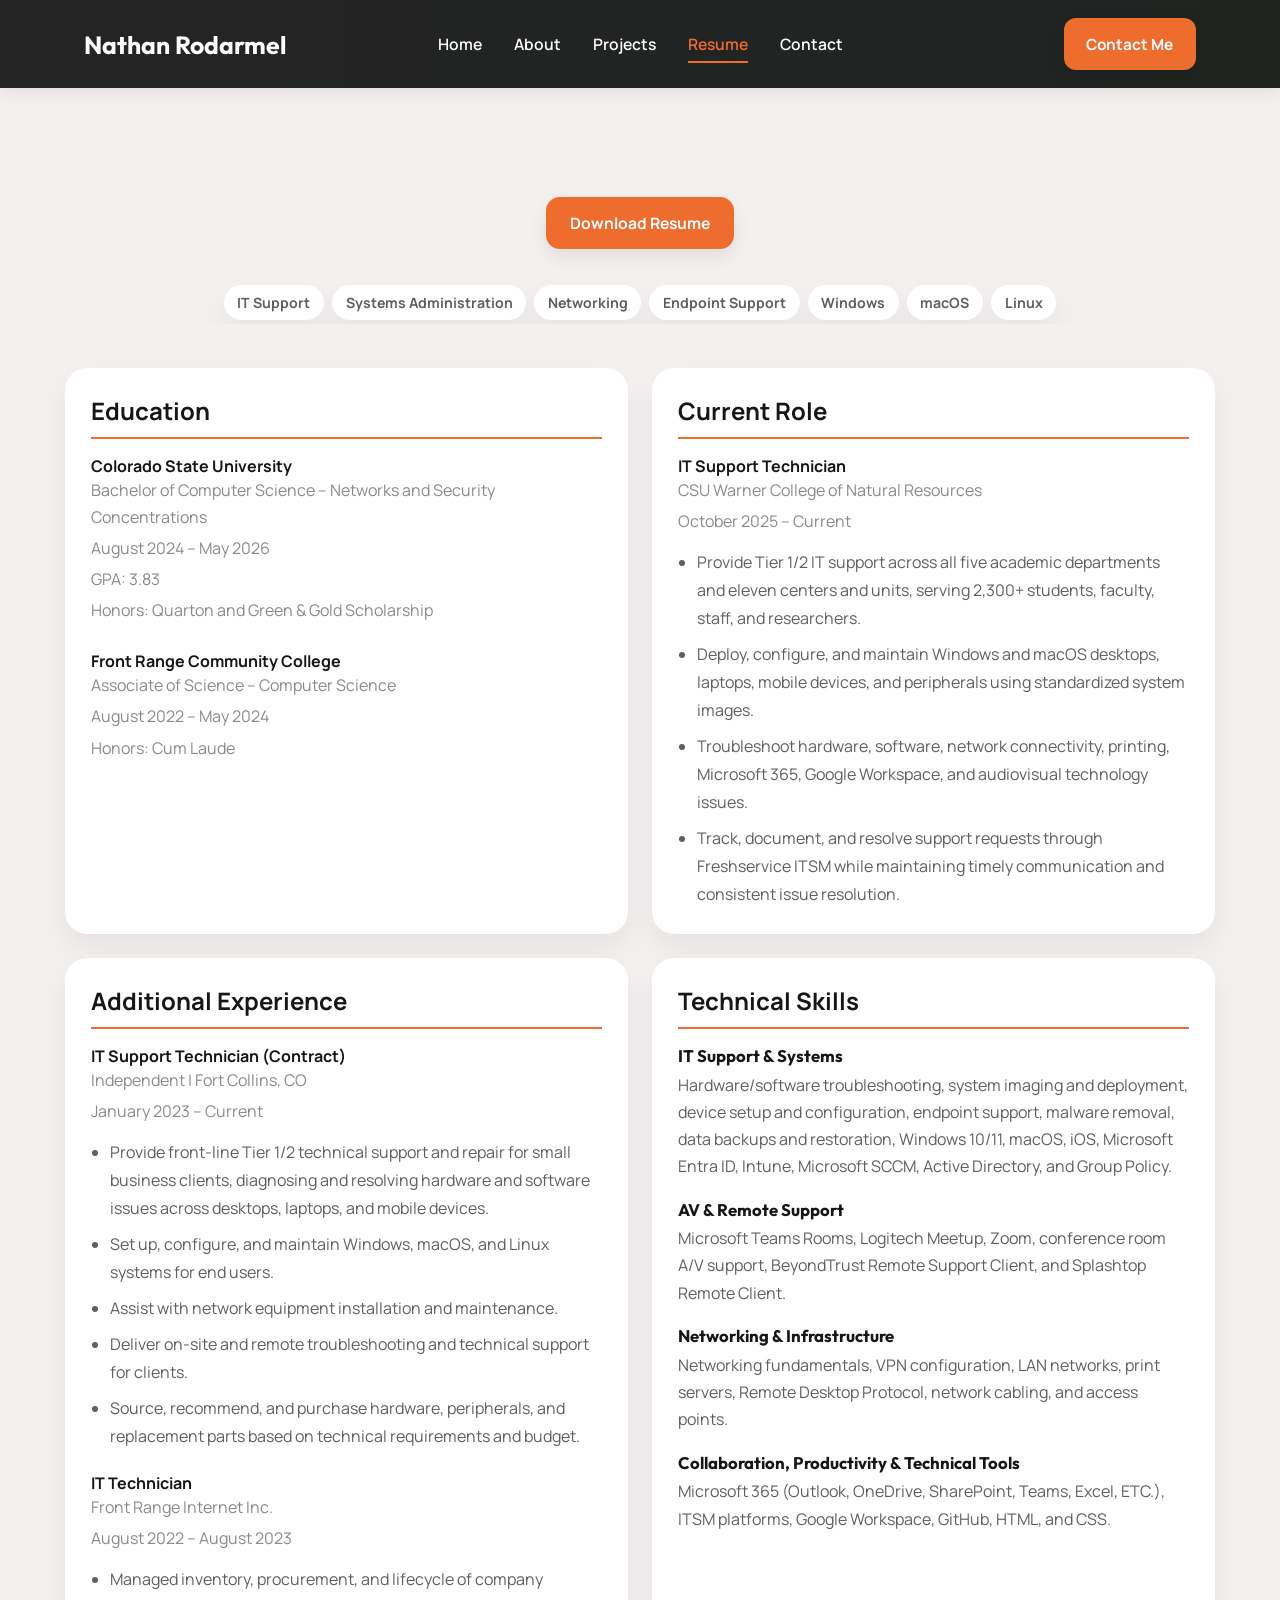
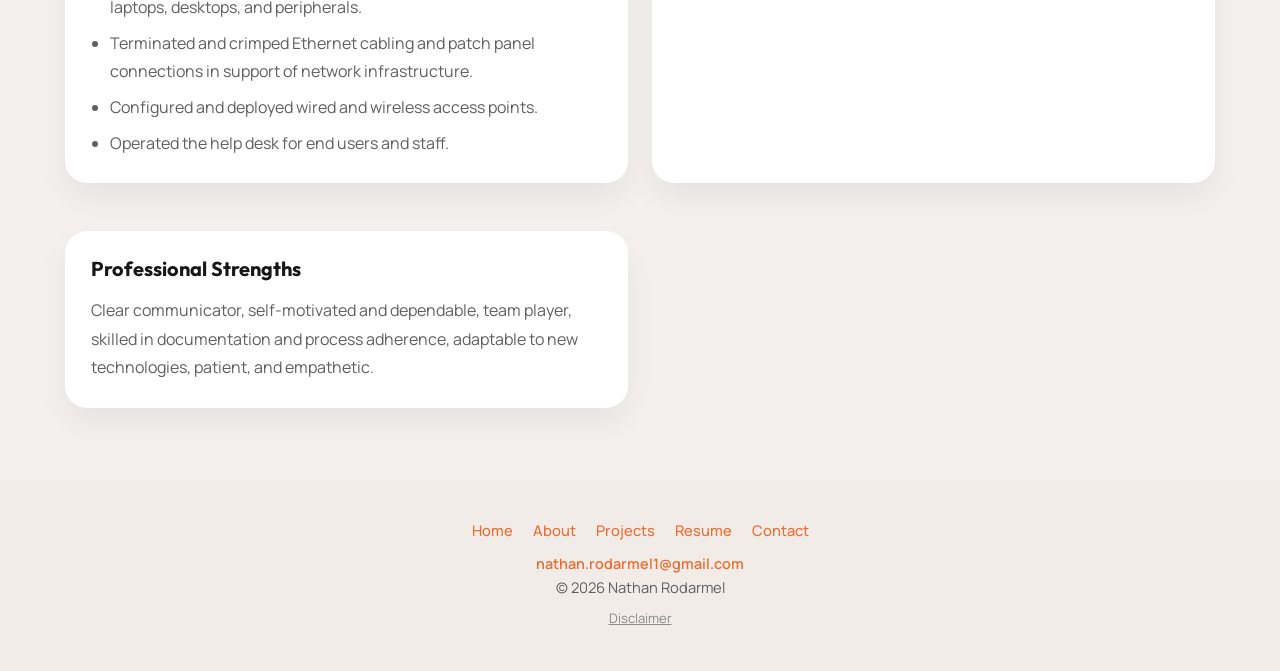
==== resume.html @ 6a000c31 "Move site files to repo root, remove IDE config" ====
<!--
Name: Nathan Rodarmel
Personal Portfolio Website
resume.html
-->
<!DOCTYPE html>
<html lang="en">
<head>
    <meta charset="UTF-8">
    <meta name="viewport" content="width=device-width, initial-scale=1.0">
    <title>Resume | Nathan Rodarmel</title>
    <link rel="stylesheet" href="styles.css">
</head>

<body>

<!-- ========== Navigation ========== -->
<nav>
    <div class="nav__content">
        <div class="logo">
            <a href="index.html">Nathan Rodarmel</a>
        </div>

        <ul class="nav__links">
            <li><a href="index.html">Home</a></li>
            <li><a href="about.html">About</a></li>
            <li><a href="projects.html">Projects</a></li>
            <li><a href="resume.html" class="active">Resume</a></li>
            <li><a href="contact.html">Contact</a></li>
        </ul>

        <a href="contact.html" class="nav__button">Contact Me</a>
    </div>
</nav>

<!-- ========== Resume Section ========== -->
<section class="section secondary-page resume-page">
    <div class="secondary-container">

        <!-- Hero: Download Button + Skill Tags -->
        <div class="secondary-header resume-hero">
            <h1 class="page-title"></h1>

            <!-- PDF Download -->
            <div class="resume-hero__actions">
                <a href="images/N Rodarmel Resume.pdf" class="resume-download-button" target="_blank">
                    Download Resume
                </a>
            </div>

            <!-- Skill Pill Tags -->
            <div class="resume-tag-row">
                <span class="resume-tag-pill">IT Support</span>
                <span class="resume-tag-pill">Systems Administration</span>
                <span class="resume-tag-pill">Networking</span>
                <span class="resume-tag-pill">Endpoint Support</span>
                <span class="resume-tag-pill">Windows</span>
                <span class="resume-tag-pill">macOS</span>
                <span class="resume-tag-pill">Linux</span>
            </div>
        </div>

        <!-- Resume Cards Grid -->
        <div class="info-card-grid">

            <!-- Education -->
            <div class="info-card">
                <h2>Education</h2>

                <p><strong>Colorado State University</strong></p>
                <p class="card-subtext">
                    Bachelor of Computer Science – Networks and Security Concentrations
                </p>
                <p class="card-subtext">August 2024 – May 2026</p>
                <p class="card-subtext">GPA: 3.83</p>
                <p class="card-subtext">
                    Honors: Quarton and Green &amp; Gold Scholarship
                </p>

                <br>

                <p><strong>Front Range Community College</strong></p>
                <p class="card-subtext">Associate of Science – Computer Science</p>
                <p class="card-subtext">August 2022 – May 2024</p>
                <p class="card-subtext">Honors: Cum Laude</p>
            </div>

            <!-- Current Role -->
            <div class="info-card">
                <h2>Current Role</h2>

                <p><strong>IT Support Technician</strong></p>
                <p class="card-subtext">CSU Warner College of Natural Resources</p>
                <p class="card-subtext">October 2025 – Current</p>

                <ul class="page-list">
                    <li>
                        Provide Tier 1/2 IT support across all five academic departments and eleven centers and units,
                        serving 2,300+ students, faculty, staff, and researchers.
                    </li>
                    <li>
                        Deploy, configure, and maintain Windows and macOS desktops, laptops, mobile devices,
                        and peripherals using standardized system images.
                    </li>
                    <li>
                        Troubleshoot hardware, software, network connectivity, printing, Microsoft 365,
                        Google Workspace, and audiovisual technology issues.
                    </li>
                    <li>
                        Track, document, and resolve support requests through Freshservice ITSM while maintaining
                        timely communication and consistent issue resolution.
                    </li>
                </ul>
            </div>

            <!-- Additional Experience -->
            <div class="info-card">
                <h2>Additional Experience</h2>

                <p><strong>IT Support Technician (Contract)</strong></p>
                <p class="card-subtext">Independent | Fort Collins, CO</p>
                <p class="card-subtext">January 2023 – Current</p>

                <ul class="page-list">
                    <li>
                        Provide front-line Tier 1/2 technical support and repair for small business clients,
                        diagnosing and resolving hardware and software issues across desktops, laptops,
                        and mobile devices.
                    </li>
                    <li>
                        Set up, configure, and maintain Windows, macOS, and Linux systems for end users.
                    </li>
                    <li>
                        Assist with network equipment installation and maintenance.
                    </li>
                    <li>
                        Deliver on-site and remote troubleshooting and technical support for clients.
                    </li>
                    <li>
                        Source, recommend, and purchase hardware, peripherals, and replacement parts
                        based on technical requirements and budget.
                    </li>
                </ul>

                <br>

                <p><strong>IT Technician</strong></p>
                <p class="card-subtext">Front Range Internet Inc.</p>
                <p class="card-subtext">August 2022 – August 2023</p>

                <ul class="page-list">
                    <li>
                        Managed inventory, procurement, and lifecycle of company laptops, desktops, and peripherals.
                    </li>
                    <li>
                        Terminated and crimped Ethernet cabling and patch panel connections in support
                        of network infrastructure.
                    </li>
                    <li>
                        Configured and deployed wired and wireless access points.
                    </li>
                    <li>
                        Operated the help desk for end users and staff.
                    </li>
                </ul>
            </div>

            <!-- Technical Skills -->
            <div class="info-card">
                <h2>Technical Skills</h2>

                <div class="resume-skill-group">
                    <h3>IT Support &amp; Systems</h3>
                    <p>
                        Hardware/software troubleshooting, system imaging and deployment, device setup and
                        configuration, endpoint support, malware removal, data backups and restoration,
                        Windows 10/11, macOS, iOS, Microsoft Entra ID, Intune, Microsoft SCCM, Active Directory,
                        and Group Policy.
                    </p>
                </div>

                <div class="resume-skill-group">
                    <h3>AV &amp; Remote Support</h3>
                    <p>
                        Microsoft Teams Rooms, Logitech Meetup, Zoom, conference room A/V support,
                        BeyondTrust Remote Support Client, and Splashtop Remote Client.
                    </p>
                </div>

                <div class="resume-skill-group">
                    <h3>Networking &amp; Infrastructure</h3>
                    <p>
                        Networking fundamentals, VPN configuration, LAN networks, print servers,
                        Remote Desktop Protocol, network cabling, and access points.
                    </p>
                </div>

                <div class="resume-skill-group">
                    <h3>Collaboration, Productivity &amp; Technical Tools</h3>
                    <p>
                        Microsoft 365 (Outlook, OneDrive, SharePoint, Teams, Excel, ETC.),
                        ITSM platforms, Google Workspace, GitHub, HTML, and CSS.
                    </p>
                </div>
            </div>

            <!-- Professional Strengths -->
            <div class="resume-note-card">
                <h2>Professional Strengths</h2>

                <p>
                    Clear communicator, self-motivated and dependable, team player, skilled in documentation
                    and process adherence, adaptable to new technologies, patient, and empathetic.
                </p>
            </div>

        </div>
    </div>
</section>

<!-- ========== Footer ========== -->
<footer>
    <div class="footer-links">
        <a href="index.html">Home</a>
        <a href="about.html">About</a>
        <a href="projects.html">Projects</a>
        <a href="resume.html">Resume</a>
        <a href="contact.html">Contact</a>
    </div>

    <p class="footer-email">
        <a href="mailto:nathan.rodarmel1@gmail.com">
            nathan.rodarmel1@gmail.com
        </a>
    </p>

    <p>© 2026 Nathan Rodarmel</p>

    <p class="disclaimer">
        <a href="disclaimer.html">Disclaimer</a>
    </p>
</footer>

</body>
</html>
---- styles.css ----
/* Name: Nathan Rodarmel
Personal Portfolio Website
styles.css

Notice: Some of this file has been organized with the use of Gen AI Tools*/
@import url("https://fonts.googleapis.com/css2?family=Outfit:wght@400;500;600;700;800&family=Manrope:wght@400;500;600&display=swap");

/* ========================================================= */
/* CSS Variables                                              */
/* Colors, shadows, and sizing used across the entire site   */
/* ========================================================= */

:root {
    --primary-color: #ef6c2f;
    --primary-color-dark: #d85b22;
    --secondary-color: #676767;

    --text-color-dark: #161616;
    --text-color-medium: #5f5f5f;
    --text-color-light: #8a8a8a;

    --page-background-color: #f3f0ef;
    --footer-background-color: #f1ece8;
    --card-background-color: #ffffff;

    --placeholder-background-light: #dfd8d6;
    --placeholder-background-dark: #d3cdcb;

    --navigation-background-dark: #242424;
    --navigation-background-dark-alt: #1f2421;

    --maximum-content-width: 1150px;
    --soft-box-shadow: 0 14px 30px rgba(0, 0, 0, 0.06);
}

/* ========================================================= */
/* Reset and base styles                                      */
/* ========================================================= */

* {
    padding: 0;
    margin: 0;
    box-sizing: border-box;
}

html {
    scroll-behavior: smooth;
}

body {
    font-family: "Manrope", sans-serif;
    background-color: var(--page-background-color);
    color: var(--text-color-dark);
    overflow-x: hidden;
}

/* Remove default link underlines */
a {
    text-decoration: none;
}

/* ========================================================= */
/* Shared layout and typography                               */
/* Used across multiple pages                                 */
/* ========================================================= */

.section {
    background-color: var(--page-background-color);
}

/* Small uppercase label above headings */
.page-subtitle {
    letter-spacing: 1.5px;
    color: var(--text-color-dark);
    font-weight: 700;
    margin-bottom: 1rem;
    font-size: 0.95rem;
}

/* Large bold page heading */
.page-title {
    font-family: "Outfit", sans-serif;
    font-size: 3.1rem;
    font-weight: 800;
    line-height: 1.05;
    color: var(--text-color-dark);
    margin-bottom: 1.3rem;
    letter-spacing: -1px;
}

/* Orange accent on span inside page-title */
.page-title span {
    color: var(--primary-color);
}

/* Body description text under headings */
.page-description {
    line-height: 1.85rem;
    color: var(--text-color-medium);
    margin-bottom: 2rem;
    max-width: 32rem;
    font-size: 1rem;
}

/* ========================================================= */
/* Navigation (used on every page)                            */
/* ========================================================= */

nav {
    width: 100%;
    position: sticky;
    top: 0;
    left: 0;
    background: linear-gradient(90deg, var(--navigation-background-dark), var(--navigation-background-dark-alt));
    z-index: 99;
    box-shadow: 0 4px 18px rgba(0, 0, 0, 0.08);
}

/* Three-column grid: logo | links | button */
.nav__content {
    max-width: var(--maximum-content-width);
    margin: auto;
    min-height: 88px;
    padding: 0 1.2rem;
    display: grid;
    grid-template-columns: 1fr auto 1fr;
    align-items: center;
    gap: 1rem;
}

.logo {
    justify-self: start;
}

nav .logo a {
    font-family: "Outfit", sans-serif;
    font-size: 1.55rem;
    font-weight: 700;
    color: #ffffff;
    transition: color 0.3s ease;
}

/* Logo hover */
nav .logo a:hover {
    color: var(--primary-color);
}

/* Logo click */
nav .logo a:active {
    color: var(--primary-color-dark);
}

/* Nav link list */
.nav__links {
    display: flex;
    align-items: center;
    justify-content: center;
    gap: 2rem;
    list-style: none;
}

.nav__links li a {
    padding: 0.35rem 0;
    border-bottom: 2px solid transparent;
    font-weight: 600;
    color: #ffffff;
    transition: 0.3s;
    font-size: 0.98rem;
}

/* Active and hover state for nav links */
.nav__links li a:hover,
.nav__links li a.active {
    border-bottom-color: var(--primary-color);
    color: var(--primary-color);
}

/* Orange CTA button on far right */
.nav__button {
    justify-self: end;
    display: inline-block;
    padding: 0.95rem 1.4rem;
    border-radius: 12px;
    background-color: var(--primary-color);
    color: #ffffff;
    font-weight: 700;
    font-size: 0.96rem;
    transition: 0.25s;
    box-shadow: 0 8px 18px rgba(0, 0, 0, 0.08);
}

.nav__button:hover {
    background-color: var(--primary-color-dark);
    transform: translateY(-1px);
}

/* ========================================================= */
/* Footer (used on every page)                                */
/* ========================================================= */

footer {
    background-color: var(--footer-background-color);
    padding: 2.5rem 1rem;
    text-align: center;
    color: var(--text-color-medium);
    font-size: 0.92rem;
}

/* Navigation links row */
.footer-links {
    display: flex;
    justify-content: center;
    gap: 1.25rem;
    flex-wrap: wrap;
    margin-bottom: 0.9rem;
}

.footer-links a {
    color: var(--primary-color);
    text-decoration: none;
    font-weight: 500;
}

.footer-links a:hover {
    text-decoration: underline;
}

/* Email display */
.footer-email {
    margin: 0.35rem 0 0.25rem;
    font-size: 0.9rem;
    color: var(--text-color-medium);
}

.footer-email a,
.footer-email a:link,
.footer-email a:visited {
    color: var(--primary-color);
    text-decoration: none;
    font-weight: 600;
}

.footer-email a:hover,
.footer-email a:focus {
    color: var(--primary-color-dark);
    text-decoration: underline;
}

.footer-email a:active {
    color: var(--primary-color-dark);
}

/* General paragraph spacing in footer */
footer p {
    margin: 0.25rem 0;
}

/* Disclaimer link at bottom of footer */
.disclaimer {
    font-size: 0.82rem;
    color: var(--text-color-light);
    margin-top: 0.75rem;
}

.disclaimer a {
    color: var(--text-color-light);
    text-decoration: underline;
    transition: 0.2s;
}

.disclaimer a:hover {
    color: var(--primary-color);
}

/* ========================================================= */
/* Homepage (index.html)                                      */
/* ========================================================= */

/* Full-height hero container with two-column grid */
.section__container {
    min-height: calc(90vh - 90px);
    max-width: var(--maximum-content-width);
    margin: auto;
    padding: 1rem 1rem 2rem;
    display: grid;
    grid-template-columns: 1.08fr 0.92fr;
    gap: 2.2rem;
    align-items: center;
}

/* Left side: intro text column */
.page-content {
    display: flex;
    flex-direction: column;
    justify-content: center;
    max-width: 590px;
}

/* CTA button row */
.action__btns {
    display: flex;
    gap: 1rem;
    flex-wrap: wrap;
}

/* Shared styles for both CTA buttons */
.action__btns button,
.action__btns a {
    font-size: 1rem;
    font-weight: 700;
    letter-spacing: 0.3px;
    padding: 0.85rem 1.5rem;
    outline: none;
    border: none;
    border-radius: 12px;
    transition: 0.25s;
    cursor: pointer;
    font-family: "Manrope", sans-serif;
    display: inline-block;
    box-shadow: 0 10px 22px rgba(0, 0, 0, 0.05);
}

/* "My Projects" button - dark */
.my_projects {
    background-color: #111111;
    color: #ffffff;
}

.my_projects:hover {
    background-color: #232323;
    transform: translateY(-2px);
}

/* "Contact Me" button - orange */
.contact_me {
    color: #ffffff;
    background-color: var(--primary-color);
}

.contact_me:hover {
    background-color: var(--primary-color-dark);
    transform: translateY(-2px);
}

/* ========================================================= */
/* Homepage profile image / NR placeholder                    */
/* ========================================================= */

.profile-image {
    display: flex;
    justify-content: center;
    align-items: center;
}

/* Outer circle with gradient background */
.image-placeholder {
    width: min(20rem, 80%);
    aspect-ratio: 1 / 1;
    border-radius: 50%;
    background: linear-gradient(145deg, var(--placeholder-background-light), var(--placeholder-background-dark));
    display: flex;
    align-items: center;
    justify-content: center;
    box-shadow: var(--soft-box-shadow);
    position: relative;
}

/* Inner ring decorative border */
.image-placeholder::before {
    content: "";
    position: absolute;
    inset: 14px;
    border-radius: 50%;
    border: 2px solid rgba(255, 255, 255, 0.5);
}

/* Dark inner circle with NR initials */
.image-placeholder__inner {
    width: 74%;
    height: 74%;
    border-radius: 50%;
    background: linear-gradient(145deg, #2d2d31, #202522);
    display: flex;
    flex-direction: column;
    align-items: center;
    justify-content: center;
    color: #ffffff;
    z-index: 1;
    text-align: center;
    padding: 1rem;
}

/* "NR" initials */
.image-placeholder__inner span {
    font-family: "Outfit", sans-serif;
    font-size: 4rem;
    font-weight: 800;
    color: var(--primary-color);
    line-height: 1;
    margin-bottom: 0.65rem;
}

/* Caption text under initials */
.image-placeholder__inner p {
    color: #dddddd;
    font-size: 0.98rem;
}

/* ========================================================= */
/* Disclaimer page                                            */
/* ========================================================= */

/* Makes footer stick to bottom on short content pages */
.disclaimer-body {
    min-height: 100vh;
    display: flex;
    flex-direction: column;
}

.disclaimer-page {
    background-color: var(--page-background-color);
    flex: 1;
}

.disclaimer-wrapper {
    max-width: var(--maximum-content-width);
    margin: 0 auto;
    padding: 2.75rem 1.2rem 1rem;
}

.disclaimer-header {
    max-width: 620px;
    margin-bottom: 1.5rem;
}

.disclaimer-header .page-title {
    font-size: 2rem;
    line-height: 1.1;
    margin-bottom: 1rem;
    font-weight: 600;
    max-width: none;
}

/* Developer / Course / Built In metadata rows */
.project-facts {
    display: flex;
    flex-direction: column;
    gap: 0.8rem;
    margin-top: 0.75rem;
}

.fact-item {
    display: flex;
    gap: 1rem;
    align-items: center;
    flex-wrap: wrap;
    padding-bottom: 0.65rem;
    border-bottom: 1px solid rgba(0, 0, 0, 0.08);
}

.fact-label {
    min-width: 80px;
    font-family: "Outfit", sans-serif;
    font-size: 1rem;
    font-weight: 700;
    color: var(--primary-color);
}

.fact-value {
    color: var(--text-color-medium);
    font-size: 1rem;
    line-height: 1.6;
    display: flex;
    align-items: center;
    gap: 0.6rem;
}

/* Small IDE logo icon */
.tool-logo {
    width: 20px;
    height: 20px;
    object-fit: contain;
}

/* Two-column layout for disclaimer + AI disclosure */
.disclaimer-columns {
    display: grid;
    grid-template-columns: 1fr 0.9fr;
    gap: 2rem;
    align-items: start;
}

.disclaimer-column {
    display: flex;
    flex-direction: column;
    gap: 1.1rem;
}

.disclaimer-block {
    padding-bottom: 0.9rem;
    border-bottom: 1px solid rgba(0, 0, 0, 0.08);
}

.disclaimer-block h2 {
    font-family: "Outfit", sans-serif;
    font-size: 1.2rem;
    line-height: 1.15;
    margin-bottom: 0.45rem;
    color: var(--text-color-dark);
}

.disclaimer-block p {
    color: var(--text-color-medium);
    line-height: 1.65;
    font-size: 0.97rem;
}

.disclaimer-block ul {
    margin-top: 0.35rem;
    padding-left: 1.2rem;
    color: var(--text-color-medium);
    line-height: 1.65;
    font-size: 0.97rem;
}

.disclaimer-block li + li {
    margin-top: 0.2rem;
}

.disclaimer-block a,
.page-content a {
    color: var(--primary-color);
    text-decoration: none;
    font-weight: 600;
}

.disclaimer-block a:hover,
.page-content a:hover {
    text-decoration: underline;
}

/* Work in progress notice at the bottom */
.disclaimer-note {
    margin-top: 2rem;
    padding-top: 1.25rem;
    border-top: 1px solid rgba(0, 0, 0, 0.08);
}

.disclaimer-note p {
    color: var(--text-color-medium);
    line-height: 1.65;
    font-size: 0.97rem;
    max-width: 760px;
}

/* ========================================================= */
/* Secondary pages shared layout                              */
/* Used by about, homelab, adsb, coursework, contact, resume  */
/* ========================================================= */

/* Padding for all secondary page sections */
.secondary-page {
    padding: 5.5rem 1rem 4.5rem;
}

/* Centered max-width wrapper */
.secondary-container {
    max-width: var(--maximum-content-width);
    margin: 0 auto;
}

/* Centered page heading block */
.secondary-header {
    text-align: center;
    margin-bottom: 2.5rem;
}

/* Narrower description text in headers */
.secondary-description {
    max-width: 42rem;
    margin-bottom: 0;
}

/* Center the description horizontally */
.secondary-description--wide {
    margin-left: auto;
    margin-right: auto;
}

/* Two-column card grid used on most secondary pages */
.info-card-grid {
    display: grid;
    grid-template-columns: repeat(2, minmax(0, 1fr));
    gap: 1.5rem;
}

/* White rounded card */
.info-card {
    padding: 1.6rem;
    background-color: var(--card-background-color);
    border-radius: 22px;
    box-shadow: var(--soft-box-shadow);
}

/* Bulleted list used inside info cards */
.page-list {
    margin: 0;
    padding-left: 1.2rem;
}

.page-list li {
    margin-bottom: 0.45rem;
}

/* Muted subtext below card headings */
.card-subtext {
    color: var(--text-color-light);
    margin-bottom: 0.35rem;
}

.card-copy {
    margin-bottom: 1.2rem;
}

/* Two-column layout: text left, image/visual right */
.secondary-layout {
    display: grid;
    grid-template-columns: 1.15fr 0.85fr;
    gap: 2.5rem;
    align-items: center;
}

.secondary-text {
    min-width: 0;
}

/* Visual side - centers the profile photo */
.secondary-visual {
    display: grid;
    place-items: center;
}

/* White rounded content block */
.content-card {
    background-color: var(--card-background-color);
    border-radius: 22px;
    box-shadow: var(--soft-box-shadow);
    padding: 1.7rem;
}

.content-card p {
    color: var(--text-color-medium);
    line-height: 1.85rem;
    margin-bottom: 1rem;
}

.content-card p:last-child {
    margin-bottom: 0;
}

/* Profile photo on about.html */
.profile-panel {
    width: min(26rem, 100%);
    aspect-ratio: 3 / 4;
    border-radius: 28px;
    background: linear-gradient(
            135deg,
            var(--placeholder-background-dark),
            var(--placeholder-background-light)
    );
    display: grid;
    place-items: center;
    box-shadow: var(--soft-box-shadow);
    padding: 1.25rem;
}

/* Inner text for the NR placeholder on about.html */
.profile-panel__inner {
    text-align: center;
    color: var(--primary-color-dark);
}

.profile-panel__inner span {
    display: block;
    font-family: "Outfit", sans-serif;
    font-size: 4rem;
    font-weight: 800;
    line-height: 1;
    margin-bottom: 0.65rem;
}

.profile-panel__inner p {
    font-weight: 700;
    letter-spacing: 0.04em;
}

/* Extra top margin for the about page card grid */
.about-card-grid {
    margin-top: 2rem;
}

/* Stack layout on smaller screens */
@media (max-width: 900px) {
    .secondary-layout {
        grid-template-columns: 1fr;
    }

    /* Photo above text on mobile */
    .secondary-visual {
        order: -1;
    }

    .profile-panel {
        width: min(22rem, 100%);
    }
}

/* ========================================================= */
/* Resume page                                                */
/* ========================================================= */

.resume-page .secondary-header {
    margin-bottom: 2.75rem;
}

/* Cards align to top, not stretched */
.resume-page .info-card-grid {
    align-items: start;
}

.resume-page .info-card {
    height: 100%;
}

/* Orange underline on card headings */
.resume-page .info-card h2 {
    padding-bottom: 0.65rem;
    margin-bottom: 1rem;
    border-bottom: 2px solid var(--primary-color);
}

.resume-page .info-card strong {
    color: var(--text-color-dark);
    font-weight: 700;
}

.resume-page .card-subtext {
    color: var(--text-color-light);
    margin-bottom: 0.3rem;
    line-height: 1.65rem;
}

.resume-page .card-copy {
    margin-bottom: 1rem;
}

.resume-page .page-list {
    margin-top: 0.85rem;
    padding-left: 1.2rem;
}

.resume-page .page-list li {
    color: var(--text-color-medium);
    line-height: 1.75rem;
    margin-bottom: 0.5rem;
}

.resume-page .page-list li:last-child {
    margin-bottom: 0;
}

/* Professional strengths card at the bottom */
.resume-note-card {
    background-color: var(--card-background-color);
    border-radius: 22px;
    box-shadow: var(--soft-box-shadow);
    padding: 1.6rem;
    margin-top: 1.5rem;
}

.resume-note-card h2 {
    font-family: "Outfit", sans-serif;
    font-size: 1.25rem;
    margin-bottom: 0.9rem;
    color: var(--text-color-dark);
}

.resume-note-card p {
    color: var(--text-color-medium);
    line-height: 1.8rem;
}

.resume-page .resume-download-link {
    display: inline-block;
    margin-top: 0.9rem;
    padding: 0.85rem 1.2rem;
    border-radius: 12px;
    background-color: var(--primary-color);
    color: #ffffff;
    font-weight: 700;
    transition: 0.25s;
}

.resume-page .resume-download-link:hover {
    background-color: var(--primary-color-dark);
    transform: translateY(-1px);
}

/* Hero area above the cards: download button + skill pills */
.resume-hero {
    text-align: center;
    margin-bottom: 1.25rem;
}

.resume-hero__actions {
    margin-bottom: 2rem;
}

/* Orange PDF download button */
.resume-download-button {
    display: inline-block;
    padding: 0.95rem 1.5rem;
    border-radius: 14px;
    background-color: var(--primary-color);
    color: #ffffff;
    font-weight: 700;
    font-size: 0.98rem;
    transition: 0.25s;
    box-shadow: 0 8px 18px rgba(0, 0, 0, 0.08);
}

.resume-download-button:hover {
    background-color: var(--primary-color-dark);
    transform: translateY(-1px);
}

/* Horizontal scrolling row of skill pills */
.resume-tag-row {
    display: flex;
    flex-wrap: nowrap;
    justify-content: center;
    align-items: center;
    gap: 0.5rem;
    max-width: 100%;
    margin: 0 auto 0.5rem;
    overflow-x: auto;
    padding: 0.25rem 0;
}

/* Individual skill pill */
.resume-tag-pill {
    display: inline-flex;
    align-items: center;
    justify-content: center;
    white-space: nowrap;
    flex: 0 0 auto;
    padding: 0.5rem 0.85rem;
    border-radius: 999px;
    background-color: var(--card-background-color);
    color: var(--text-color-medium);
    font-weight: 700;
    font-size: 0.88rem;
    box-shadow: var(--soft-box-shadow);
}

/* Skill group heading inside Technical Skills card */
.resume-page .info-card h3 {
    font-family: "Outfit", sans-serif;
    font-size: 1.05rem;
    color: var(--text-color-dark);
    margin-bottom: 0.35rem;
}

/* Each skill category block */
.resume-skill-group {
    margin-bottom: 1.15rem;
}

.resume-skill-group:last-child {
    margin-bottom: 0;
}

.resume-skill-group p {
    color: var(--text-color-medium);
    line-height: 1.7rem;
    margin-bottom: 0;
}

/* Resume responsive breakpoints */
@media (max-width: 900px) {
    .info-card-grid {
        grid-template-columns: 1fr;
    }

    .resume-page .secondary-header {
        margin-bottom: 2.25rem;
    }
}

@media (max-width: 700px) {
    .secondary-page {
        padding: 7rem 1rem 4rem;
    }

    .resume-page .info-card {
        padding: 1.35rem;
    }

    .resume-note-card {
        padding: 1.35rem;
    }
}

/* ========================================================= */
/* Contact page                                               */
/* ========================================================= */

.contact-page .secondary-header {
    margin-bottom: 2.25rem;
}

/* Center-align all contact cards */
.contact-page .info-card {
    text-align: center;
}

.contact-page .info-card h2 {
    margin-bottom: 0.6rem;
}

.contact-page .info-card a {
    color: var(--primary-color);
    font-weight: 600;
    text-decoration: none;
}

.contact-page .info-card a:hover {
    color: var(--primary-color-dark);
    text-decoration: underline;
}

/* ========================================================= */
/* Projects page                                              */
/* ========================================================= */

/* Three-column card grid */
.project-card-grid {
    display: grid;
    grid-template-columns: repeat(3, 1fr);
    gap: 2rem;
}

/* Anchor wrapping each project card */
.project-link {
    text-decoration: none;
    color: inherit;
    display: block;
}

/* Individual project card */
.project-card-new {
    background-color: var(--card-background-color);
    border-radius: 22px;
    padding: 1.5rem;
    box-shadow: var(--soft-box-shadow);
    height: 100%;
    transition: 0.25s;
}

/* Lift effect on hover */
.project-link:hover .project-card-new {
    transform: translateY(-4px);
}

.project-card-new h2 {
    font-family: "Outfit", sans-serif;
    font-size: 1.25rem;
    color: var(--text-color-dark);
    margin-bottom: 0.8rem;
}

.project-card-new p {
    color: var(--text-color-medium);
    line-height: 1.75rem;
    font-size: 0.96rem;
}

/* Gray placeholder shown when no image is present */
.project-image-placeholder-new {
    width: 100%;
    aspect-ratio: 4 / 3;
    border-radius: 18px;
    background: linear-gradient(
            135deg,
            var(--placeholder-background-dark),
            var(--placeholder-background-light)
    );
    display: flex;
    align-items: center;
    justify-content: center;
    color: var(--primary-color-dark);
    font-weight: 700;
    margin-bottom: 1rem;
}

/* Wrapper that holds both the real image and the fallback placeholder */
.project-image-wrapper {
    position: relative;
    width: 100%;
    aspect-ratio: 4 / 3;
    overflow: hidden;
    border-radius: 18px;
    margin-bottom: 1rem;
    background: linear-gradient(
            135deg,
            var(--placeholder-background-dark),
            var(--placeholder-background-light)
    );
}

/* Real project image */
.project-image {
    width: 100%;
    height: 100%;
    object-fit: cover;
    display: block;
}

/* Placeholder sits behind the real image inside the wrapper */
.project-image-wrapper .project-image-placeholder-new {
    position: absolute;
    inset: 0;
    margin-bottom: 0;
    z-index: 0;
}

.project-image-wrapper .project-image {
    position: relative;
    z-index: 1;
}

/* Stack to single column on smaller screens */
@media (max-width: 900px) {
    .project-card-grid {
        grid-template-columns: 1fr;
    }
}

/* ========================================================= */
/* Homelab page                                               */
/* ========================================================= */

/* Top margin for the infrastructure cards grid */
.homelab-grid {
    margin-top: 2rem;
}

/* Top margin for the skills card at the bottom */
.homelab-skills {
    margin-top: 2rem;
}

/* Square icon container above each card heading */
.homelab-icon {
    width: 50px;
    height: 50px;
    margin: 0 auto 0.75rem;
    border-radius: 12px;
    background-color: var(--footer-background-color);
    display: flex;
    align-items: center;
    justify-content: center;
}

.homelab-icon img {
    width: 28px;
    height: 28px;
    object-fit: contain;
}

.homelab-page .secondary-header {
    margin-bottom: 2rem;
}

/* ========================================================= */
/* Coursework page (also used by adsb.html aviation page)     */
/* ========================================================= */

/* Alternating two-column row: text left, image right */
.course-project {
    display: grid;
    grid-template-columns: 1.2fr 0.8fr;
    gap: 2.5rem;
    align-items: center;
    margin-bottom: 4rem;
}

/* Reversed row: image left, text right */
.course-project.reverse {
    grid-template-columns: 0.8fr 1.2fr;
}

/* Push text to second column in reversed rows */
.course-project.reverse .course-text {
    order: 2;
}

/* Pull image to first column in reversed rows */
.course-project.reverse .course-image {
    order: 1;
}

/* Project title */
.course-text h2 {
    font-family: "Outfit", sans-serif;
    font-size: 1.75rem;
    margin-bottom: 1rem;
    color: var(--text-color-dark);
}

/* Project description */
.course-text p {
    color: var(--text-color-medium);
    line-height: 1.85rem;
}

/* Centers the image within its column */
.course-image {
    display: flex;
    justify-content: center;
}

/* Gray placeholder shown before a real image is added */
.course-image-placeholder {
    width: 100%;
    height: 220px;
    border-radius: 12px;
    background: linear-gradient(
            135deg,
            var(--placeholder-background-dark),
            var(--placeholder-background-light)
    );
    display: flex;
    align-items: center;
    justify-content: center;
    font-weight: 600;
    color: var(--primary-color-dark);
    box-shadow: var(--soft-box-shadow);
}

/* Real project screenshot image */
.course-image-actual {
    width: 100%;
    height: 220px;
    object-fit: cover;
    border-radius: 12px;
    box-shadow: var(--soft-box-shadow);
    background-color: var(--placeholder-background-dark);
}

/* Stack to single column on smaller screens */
@media (max-width: 900px) {
    .course-project,
    .course-project.reverse {
        grid-template-columns: 1fr;
    }

    /* On mobile, always show image above text for both normal and reversed rows */
    .course-project .course-image,
    .course-project.reverse .course-image {
        order: -1;
    }

    .course-project .course-text,
    .course-project.reverse .course-text {
        order: 0;
    }
}

/* ========================================================= */
/* Responsive styles                                          */
/* ========================================================= */

/* Tablet: stack nav, center hero */
@media (max-width: 980px) {
    .nav__content {
        grid-template-columns: 1fr;
        padding: 1rem 1.2rem 1.2rem;
    }

    .logo,
    .nav__button {
        justify-self: center;
    }

    .nav__links {
        flex-wrap: wrap;
        gap: 1rem 1.5rem;
    }

    /* Stack hero to single column */
    .section__container {
        grid-template-columns: 1fr;
        text-align: center;
        padding: 3rem 1.2rem 3.5rem;
        gap: 2.5rem;
    }

    .page-content {
        max-width: 100%;
        margin: 0 auto;
        align-items: center;
    }

    .page-description {
        margin-left: auto;
        margin-right: auto;
    }

    .action__btns {
        justify-content: center;
    }

    .image-placeholder {
        width: min(21rem, 86vw);
    }

    /* Stack disclaimer columns */
    .disclaimer-columns {
        grid-template-columns: 1fr;
        gap: 1.25rem;
    }

    .disclaimer-header .page-title {
        font-size: 2rem;
        max-width: none;
    }
}

/* Mobile: smaller headings and spacing */
@media (max-width: 700px) {
    .page-title {
        font-size: 2.9rem;
    }

    .section__container {
        min-height: auto;
        padding-top: 2.5rem;
    }

    .nav__button {
        padding: 0.85rem 1.2rem;
    }

    .disclaimer-wrapper {
        padding: 1.5rem 1rem 2.5rem;
    }

    .disclaimer-header .page-title {
        font-size: 1.85rem;
    }

    .disclaimer-block h2 {
        font-size: 1.15rem;
    }

    .fact-item {
        gap: 0.5rem;
    }

    .fact-label {
        min-width: auto;
        width: 100%;
    }
}

/* Small mobile: tightest spacing */
@media (max-width: 500px) {
    .page-title {
        font-size: 2.35rem;
    }

    .page-description {
        font-size: 0.96rem;
        line-height: 1.75rem;
    }

    /* Full-width buttons on small screens */
    .action__btns button,
    .action__btns a {
        width: 100%;
    }

    .nav__links li a {
        font-size: 0.93rem;
    }

    .logo a {
        font-size: 1.35rem;
    }
}
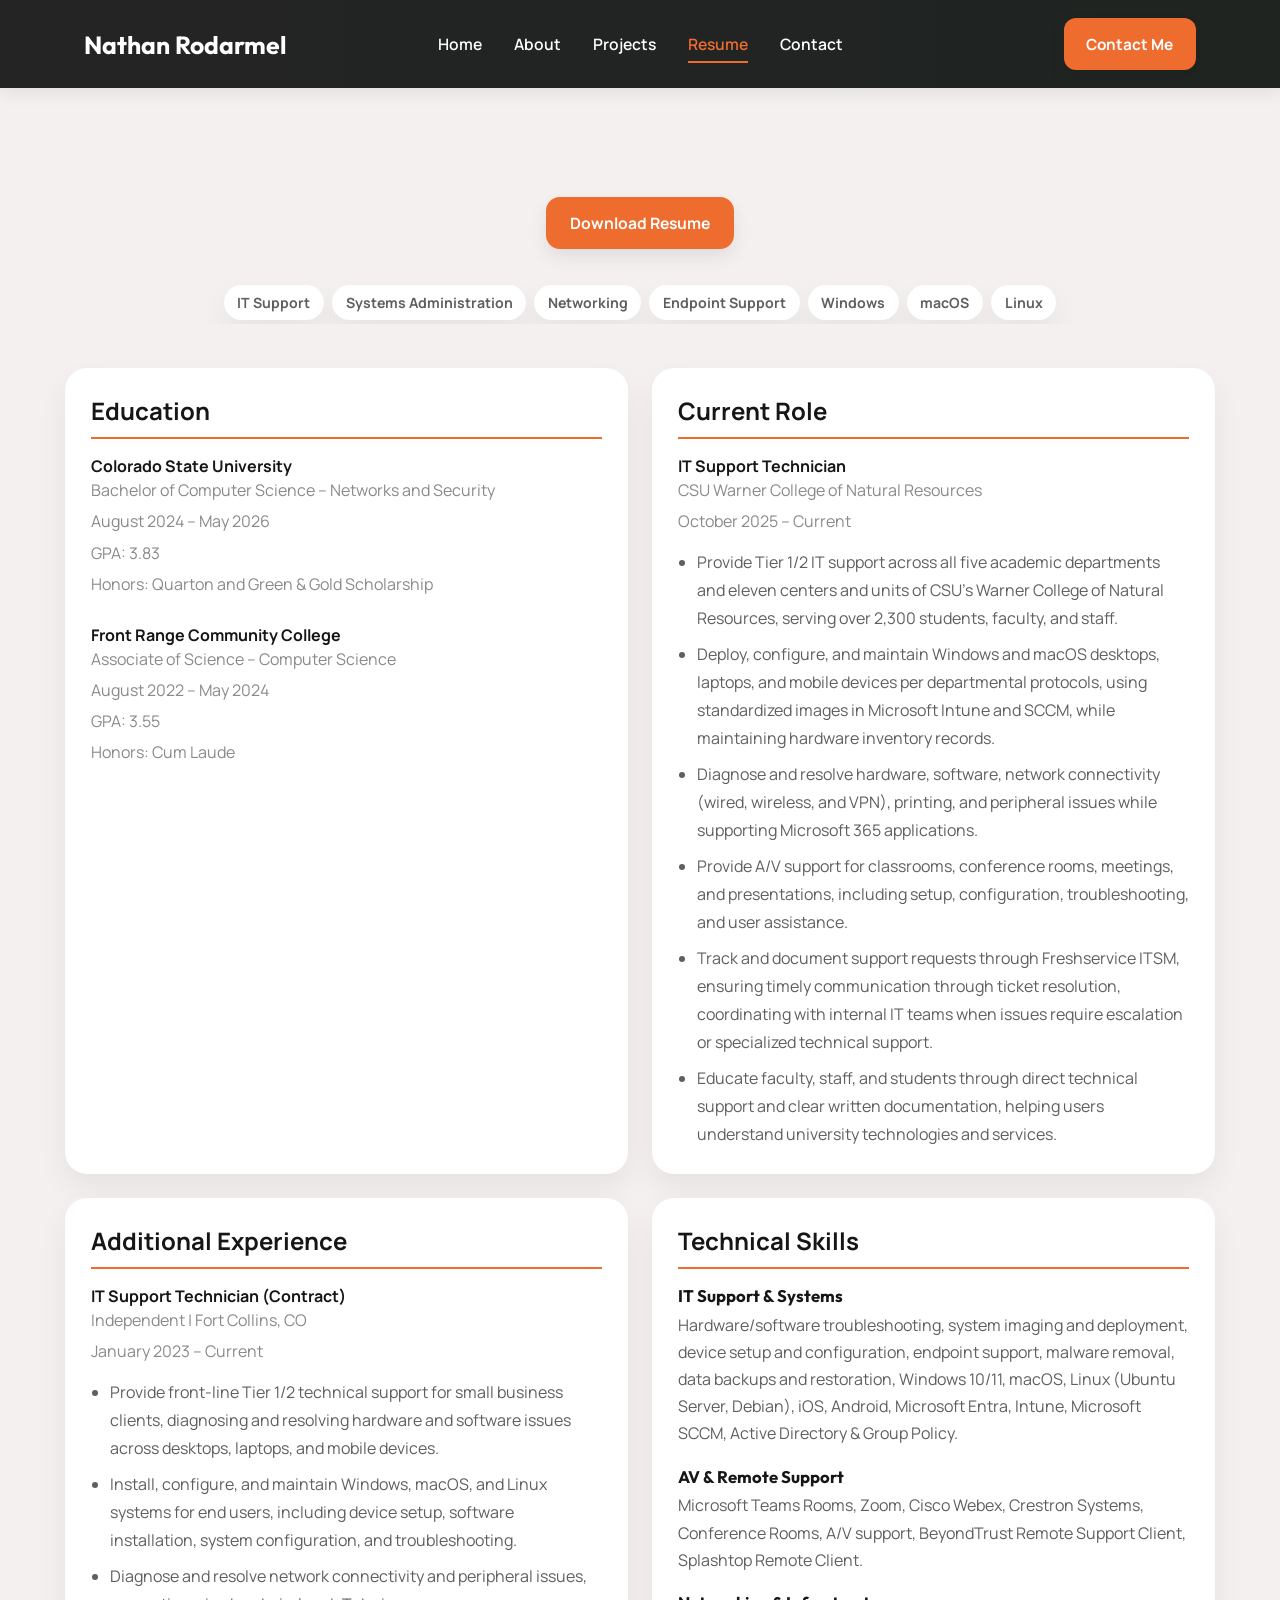
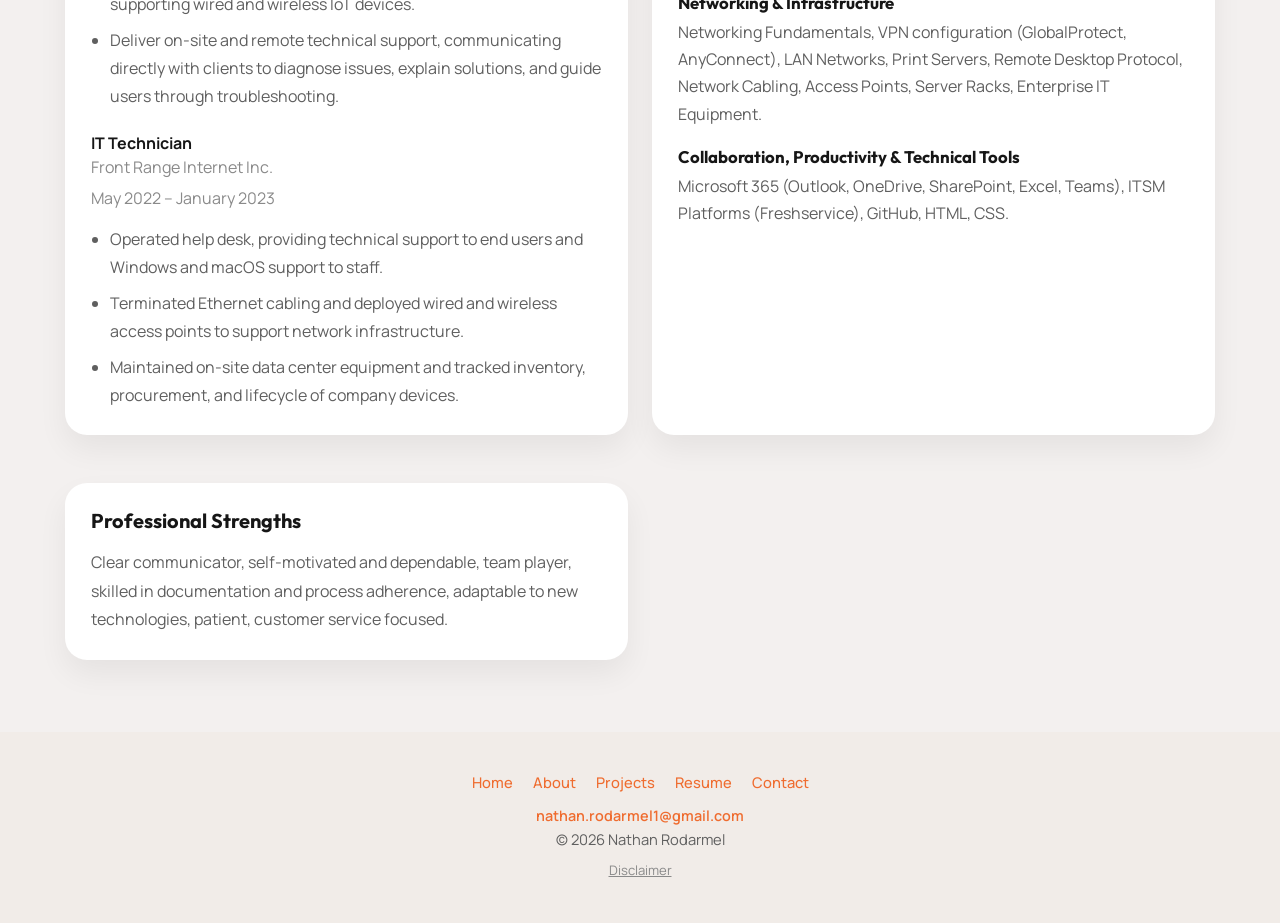
==== commit 6d456501: "Revise resume content for clarity and accuracy" ====
--- a/resume.html
+++ b/resume.html
@@ -11,16 +11,16 @@
     <title>Resume | Nathan Rodarmel</title>
     <link rel="stylesheet" href="styles.css">
 </head>
-
+ 
 <body>
-
+ 
 <!-- ========== Navigation ========== -->
 <nav>
     <div class="nav__content">
         <div class="logo">
             <a href="index.html">Nathan Rodarmel</a>
         </div>
-
+ 
         <ul class="nav__links">
             <li><a href="index.html">Home</a></li>
             <li><a href="about.html">About</a></li>
@@ -28,26 +28,26 @@
             <li><a href="resume.html" class="active">Resume</a></li>
             <li><a href="contact.html">Contact</a></li>
         </ul>
-
+ 
         <a href="contact.html" class="nav__button">Contact Me</a>
     </div>
 </nav>
-
+ 
 <!-- ========== Resume Section ========== -->
 <section class="section secondary-page resume-page">
     <div class="secondary-container">
-
+ 
         <!-- Hero: Download Button + Skill Tags -->
         <div class="secondary-header resume-hero">
             <h1 class="page-title"></h1>
-
+ 
             <!-- PDF Download -->
             <div class="resume-hero__actions">
                 <a href="images/N Rodarmel Resume.pdf" class="resume-download-button" target="_blank">
                     Download Resume
                 </a>
             </div>
-
+ 
             <!-- Skill Pill Tags -->
             <div class="resume-tag-row">
                 <span class="resume-tag-pill">IT Support</span>
@@ -59,165 +59,175 @@
                 <span class="resume-tag-pill">Linux</span>
             </div>
         </div>
-
+ 
         <!-- Resume Cards Grid -->
         <div class="info-card-grid">
-
+ 
             <!-- Education -->
             <div class="info-card">
                 <h2>Education</h2>
-
+ 
                 <p><strong>Colorado State University</strong></p>
                 <p class="card-subtext">
-                    Bachelor of Computer Science – Networks and Security Concentrations
+                    Bachelor of Computer Science – Networks and Security
                 </p>
                 <p class="card-subtext">August 2024 – May 2026</p>
                 <p class="card-subtext">GPA: 3.83</p>
                 <p class="card-subtext">
                     Honors: Quarton and Green &amp; Gold Scholarship
                 </p>
-
+ 
                 <br>
-
+ 
                 <p><strong>Front Range Community College</strong></p>
                 <p class="card-subtext">Associate of Science – Computer Science</p>
                 <p class="card-subtext">August 2022 – May 2024</p>
+                <p class="card-subtext">GPA: 3.55</p>
                 <p class="card-subtext">Honors: Cum Laude</p>
             </div>
-
+ 
             <!-- Current Role -->
             <div class="info-card">
                 <h2>Current Role</h2>
-
+ 
                 <p><strong>IT Support Technician</strong></p>
                 <p class="card-subtext">CSU Warner College of Natural Resources</p>
                 <p class="card-subtext">October 2025 – Current</p>
-
+ 
                 <ul class="page-list">
                     <li>
-                        Provide Tier 1/2 IT support across all five academic departments and eleven centers and units,
-                        serving 2,300+ students, faculty, staff, and researchers.
-                    </li>
-                    <li>
-                        Deploy, configure, and maintain Windows and macOS desktops, laptops, mobile devices,
-                        and peripherals using standardized system images.
-                    </li>
-                    <li>
-                        Troubleshoot hardware, software, network connectivity, printing, Microsoft 365,
-                        Google Workspace, and audiovisual technology issues.
-                    </li>
-                    <li>
-                        Track, document, and resolve support requests through Freshservice ITSM while maintaining
-                        timely communication and consistent issue resolution.
+                        Provide Tier 1/2 IT support across all five academic departments and eleven centers and units
+                        of CSU's Warner College of Natural Resources, serving over 2,300 students, faculty, and staff.
+                    </li>
+                    <li>
+                        Deploy, configure, and maintain Windows and macOS desktops, laptops, and mobile devices
+                        per departmental protocols, using standardized images in Microsoft Intune and SCCM,
+                        while maintaining hardware inventory records.
+                    </li>
+                    <li>
+                        Diagnose and resolve hardware, software, network connectivity (wired, wireless, and VPN),
+                        printing, and peripheral issues while supporting Microsoft 365 applications.
+                    </li>
+                    <li>
+                        Provide A/V support for classrooms, conference rooms, meetings, and presentations,
+                        including setup, configuration, troubleshooting, and user assistance.
+                    </li>
+                    <li>
+                        Track and document support requests through Freshservice ITSM, ensuring timely communication
+                        through ticket resolution, coordinating with internal IT teams when issues require escalation
+                        or specialized technical support.
+                    </li>
+                    <li>
+                        Educate faculty, staff, and students through direct technical support and clear written
+                        documentation, helping users understand university technologies and services.
                     </li>
                 </ul>
             </div>
-
+ 
             <!-- Additional Experience -->
             <div class="info-card">
                 <h2>Additional Experience</h2>
-
+ 
                 <p><strong>IT Support Technician (Contract)</strong></p>
                 <p class="card-subtext">Independent | Fort Collins, CO</p>
                 <p class="card-subtext">January 2023 – Current</p>
-
+ 
                 <ul class="page-list">
                     <li>
-                        Provide front-line Tier 1/2 technical support and repair for small business clients,
+                        Provide front-line Tier 1/2 technical support for small business clients,
                         diagnosing and resolving hardware and software issues across desktops, laptops,
                         and mobile devices.
                     </li>
                     <li>
-                        Set up, configure, and maintain Windows, macOS, and Linux systems for end users.
-                    </li>
-                    <li>
-                        Assist with network equipment installation and maintenance.
-                    </li>
-                    <li>
-                        Deliver on-site and remote troubleshooting and technical support for clients.
-                    </li>
-                    <li>
-                        Source, recommend, and purchase hardware, peripherals, and replacement parts
-                        based on technical requirements and budget.
+                        Install, configure, and maintain Windows, macOS, and Linux systems for end users,
+                        including device setup, software installation, system configuration, and troubleshooting.
+                    </li>
+                    <li>
+                        Diagnose and resolve network connectivity and peripheral issues, supporting wired
+                        and wireless IoT devices.
+                    </li>
+                    <li>
+                        Deliver on-site and remote technical support, communicating directly with clients to
+                        diagnose issues, explain solutions, and guide users through troubleshooting.
                     </li>
                 </ul>
-
+ 
                 <br>
-
+ 
                 <p><strong>IT Technician</strong></p>
                 <p class="card-subtext">Front Range Internet Inc.</p>
-                <p class="card-subtext">August 2022 – August 2023</p>
-
+                <p class="card-subtext">May 2022 – January 2023</p>
+ 
                 <ul class="page-list">
                     <li>
-                        Managed inventory, procurement, and lifecycle of company laptops, desktops, and peripherals.
-                    </li>
-                    <li>
-                        Terminated and crimped Ethernet cabling and patch panel connections in support
-                        of network infrastructure.
-                    </li>
-                    <li>
-                        Configured and deployed wired and wireless access points.
-                    </li>
-                    <li>
-                        Operated the help desk for end users and staff.
+                        Operated help desk, providing technical support to end users and Windows and macOS
+                        support to staff.
+                    </li>
+                    <li>
+                        Terminated Ethernet cabling and deployed wired and wireless access points to support
+                        network infrastructure.
+                    </li>
+                    <li>
+                        Maintained on-site data center equipment and tracked inventory, procurement, and lifecycle
+                        of company devices.
                     </li>
                 </ul>
             </div>
-
+ 
             <!-- Technical Skills -->
             <div class="info-card">
                 <h2>Technical Skills</h2>
-
+ 
                 <div class="resume-skill-group">
                     <h3>IT Support &amp; Systems</h3>
                     <p>
                         Hardware/software troubleshooting, system imaging and deployment, device setup and
                         configuration, endpoint support, malware removal, data backups and restoration,
-                        Windows 10/11, macOS, iOS, Microsoft Entra ID, Intune, Microsoft SCCM, Active Directory,
-                        and Group Policy.
-                    </p>
-                </div>
-
+                        Windows 10/11, macOS, Linux (Ubuntu Server, Debian), iOS, Android, Microsoft Entra,
+                        Intune, Microsoft SCCM, Active Directory &amp; Group Policy.
+                    </p>
+                </div>
+ 
                 <div class="resume-skill-group">
                     <h3>AV &amp; Remote Support</h3>
                     <p>
-                        Microsoft Teams Rooms, Logitech Meetup, Zoom, conference room A/V support,
-                        BeyondTrust Remote Support Client, and Splashtop Remote Client.
-                    </p>
-                </div>
-
+                        Microsoft Teams Rooms, Zoom, Cisco Webex, Crestron Systems, Conference Rooms,
+                        A/V support, BeyondTrust Remote Support Client, Splashtop Remote Client.
+                    </p>
+                </div>
+ 
                 <div class="resume-skill-group">
                     <h3>Networking &amp; Infrastructure</h3>
                     <p>
-                        Networking fundamentals, VPN configuration, LAN networks, print servers,
-                        Remote Desktop Protocol, network cabling, and access points.
-                    </p>
-                </div>
-
+                        Networking Fundamentals, VPN configuration (GlobalProtect, AnyConnect), LAN Networks,
+                        Print Servers, Remote Desktop Protocol, Network Cabling, Access Points, Server Racks,
+                        Enterprise IT Equipment.
+                    </p>
+                </div>
+ 
                 <div class="resume-skill-group">
                     <h3>Collaboration, Productivity &amp; Technical Tools</h3>
                     <p>
-                        Microsoft 365 (Outlook, OneDrive, SharePoint, Teams, Excel, ETC.),
-                        ITSM platforms, Google Workspace, GitHub, HTML, and CSS.
-                    </p>
-                </div>
-            </div>
-
+                        Microsoft 365 (Outlook, OneDrive, SharePoint, Excel, Teams), ITSM Platforms (Freshservice),
+                        GitHub, HTML, CSS.
+                    </p>
+                </div>
+            </div>
+ 
             <!-- Professional Strengths -->
             <div class="resume-note-card">
                 <h2>Professional Strengths</h2>
-
+ 
                 <p>
                     Clear communicator, self-motivated and dependable, team player, skilled in documentation
-                    and process adherence, adaptable to new technologies, patient, and empathetic.
+                    and process adherence, adaptable to new technologies, patient, customer service focused.
                 </p>
             </div>
-
+ 
         </div>
     </div>
 </section>
-
+ 
 <!-- ========== Footer ========== -->
 <footer>
     <div class="footer-links">
@@ -227,19 +237,19 @@
         <a href="resume.html">Resume</a>
         <a href="contact.html">Contact</a>
     </div>
-
+ 
     <p class="footer-email">
         <a href="mailto:nathan.rodarmel1@gmail.com">
             nathan.rodarmel1@gmail.com
         </a>
     </p>
-
+ 
     <p>© 2026 Nathan Rodarmel</p>
-
+ 
     <p class="disclaimer">
         <a href="disclaimer.html">Disclaimer</a>
     </p>
 </footer>
-
+ 
 </body>
-</html>+</html>
